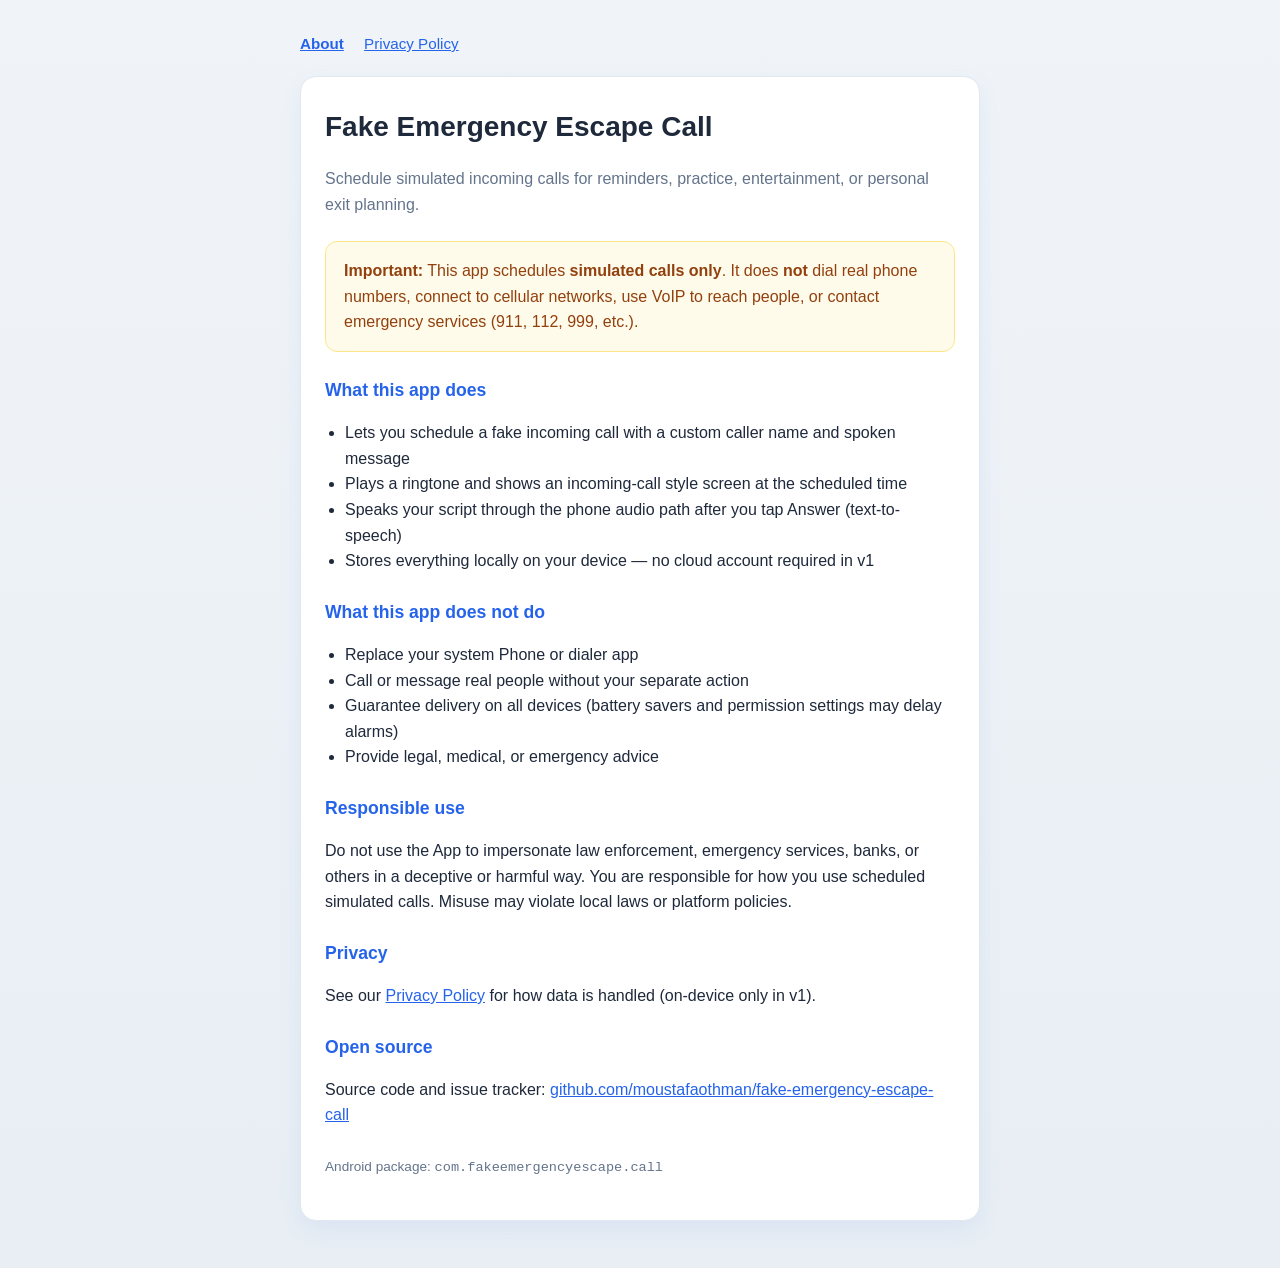
==== docs/about.html @ 84590b2c "Initial commit: Fake Emergency Escape Call Android app. Includes Jetpack Compose UI, scheduling, sim" ====
<!DOCTYPE html>
<html lang="en">
<head>
  <meta charset="utf-8" />
  <meta name="viewport" content="width=device-width, initial-scale=1" />
  <title>About — Fake Emergency Escape Call</title>
  <style>
    :root {
      --bg: #f0f4f8;
      --card: #ffffff;
      --text: #1e293b;
      --muted: #64748b;
      --accent: #2563eb;
      --warn: #b45309;
      --border: #e2e8f0;
    }
    * { box-sizing: border-box; }
    body {
      margin: 0;
      font-family: -apple-system, BlinkMacSystemFont, "Segoe UI", Roboto, Helvetica, Arial, sans-serif;
      background: linear-gradient(180deg, var(--bg) 0%, #e8eef4 100%);
      color: var(--text);
      line-height: 1.6;
    }
    .wrap { max-width: 720px; margin: 0 auto; padding: 32px 20px 48px; }
    .card {
      background: var(--card);
      border-radius: 16px;
      padding: 28px 24px;
      box-shadow: 0 8px 24px rgba(37, 99, 235, 0.08);
      border: 1px solid var(--border);
    }
    .notice {
      background: #fffbeb;
      border: 1px solid #fde68a;
      border-radius: 12px;
      padding: 16px 18px;
      margin: 20px 0;
      color: #92400e;
    }
    h1 { font-size: 1.75rem; margin: 0 0 8px; font-weight: 700; }
    .tagline { color: var(--muted); margin-bottom: 24px; }
    h2 { font-size: 1.1rem; margin: 24px 0 10px; color: var(--accent); }
    ul { padding-left: 1.25rem; }
    a { color: var(--accent); }
    nav { margin-bottom: 20px; font-size: 0.95rem; }
    nav a { margin-right: 16px; }
    footer { margin-top: 28px; font-size: 0.85rem; color: var(--muted); }
  </style>
</head>
<body>
  <div class="wrap">
    <nav>
      <a href="about.html"><strong>About</strong></a>
      <a href="privacy-policy.html">Privacy Policy</a>
    </nav>
    <div class="card">
      <h1>Fake Emergency Escape Call</h1>
      <p class="tagline">Schedule simulated incoming calls for reminders, practice, entertainment, or personal exit planning.</p>

      <div class="notice">
        <strong>Important:</strong> This app schedules <strong>simulated calls only</strong>.
        It does <strong>not</strong> dial real phone numbers, connect to cellular networks, use VoIP to reach people, or contact emergency services (911, 112, 999, etc.).
      </div>

      <h2>What this app does</h2>
      <ul>
        <li>Lets you schedule a fake incoming call with a custom caller name and spoken message</li>
        <li>Plays a ringtone and shows an incoming-call style screen at the scheduled time</li>
        <li>Speaks your script through the phone audio path after you tap Answer (text-to-speech)</li>
        <li>Stores everything locally on your device — no cloud account required in v1</li>
      </ul>

      <h2>What this app does not do</h2>
      <ul>
        <li>Replace your system Phone or dialer app</li>
        <li>Call or message real people without your separate action</li>
        <li>Guarantee delivery on all devices (battery savers and permission settings may delay alarms)</li>
        <li>Provide legal, medical, or emergency advice</li>
      </ul>

      <h2>Responsible use</h2>
      <p>
        Do not use the App to impersonate law enforcement, emergency services, banks, or others in a deceptive or harmful way.
        You are responsible for how you use scheduled simulated calls. Misuse may violate local laws or platform policies.
      </p>

      <h2>Privacy</h2>
      <p>
        See our <a href="privacy-policy.html">Privacy Policy</a> for how data is handled (on-device only in v1).
      </p>

      <h2>Open source</h2>
      <p>
        Source code and issue tracker:
        <a href="https://github.com/moustafaothman/fake-emergency-escape-call">github.com/moustafaothman/fake-emergency-escape-call</a>
      </p>

      <footer>
        <p>Android package: <code>com.fakeemergencyescape.call</code></p>
      </footer>
    </div>
  </div>
</body>
</html>
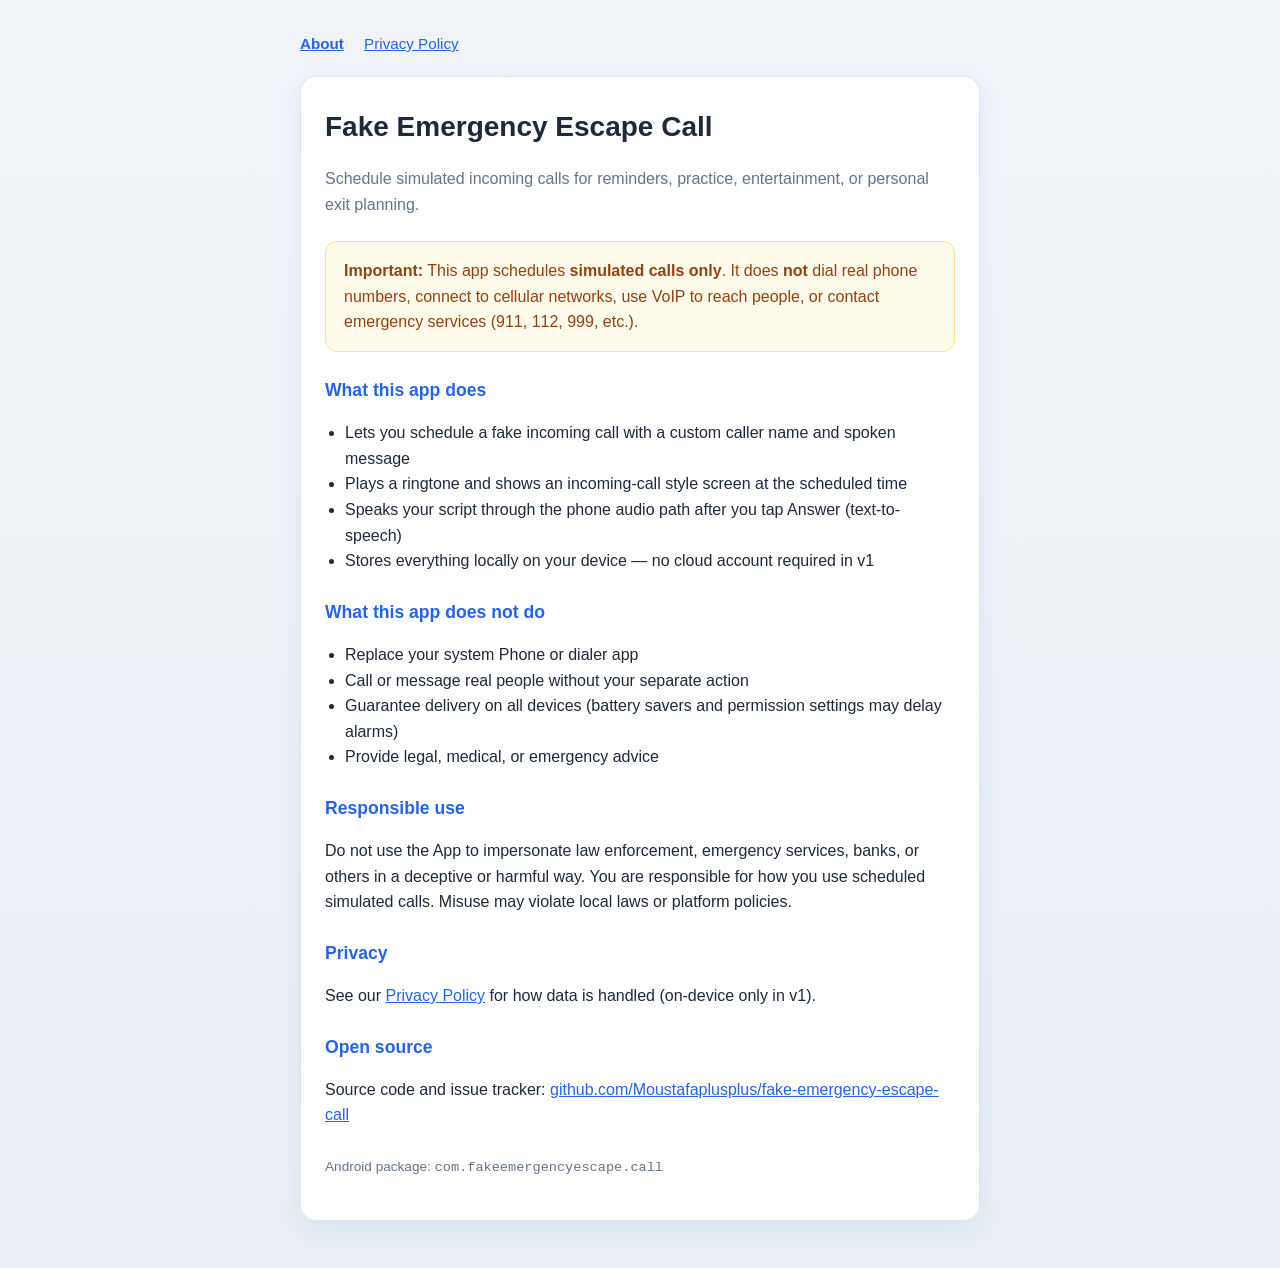
==== commit 235c7ba8: "Fix GitHub URLs for Moustafaplusplus account. Co-authored-by: Cursor <cursoragent@cursor.com>" ====
--- a/docs/about.html
+++ b/docs/about.html
@@ -93,7 +93,7 @@
       <h2>Open source</h2>
       <p>
         Source code and issue tracker:
-        <a href="https://github.com/moustafaothman/fake-emergency-escape-call">github.com/moustafaothman/fake-emergency-escape-call</a>
+        <a href="https://github.com/Moustafaplusplus/fake-emergency-escape-call">github.com/Moustafaplusplus/fake-emergency-escape-call</a>
       </p>
 
       <footer>
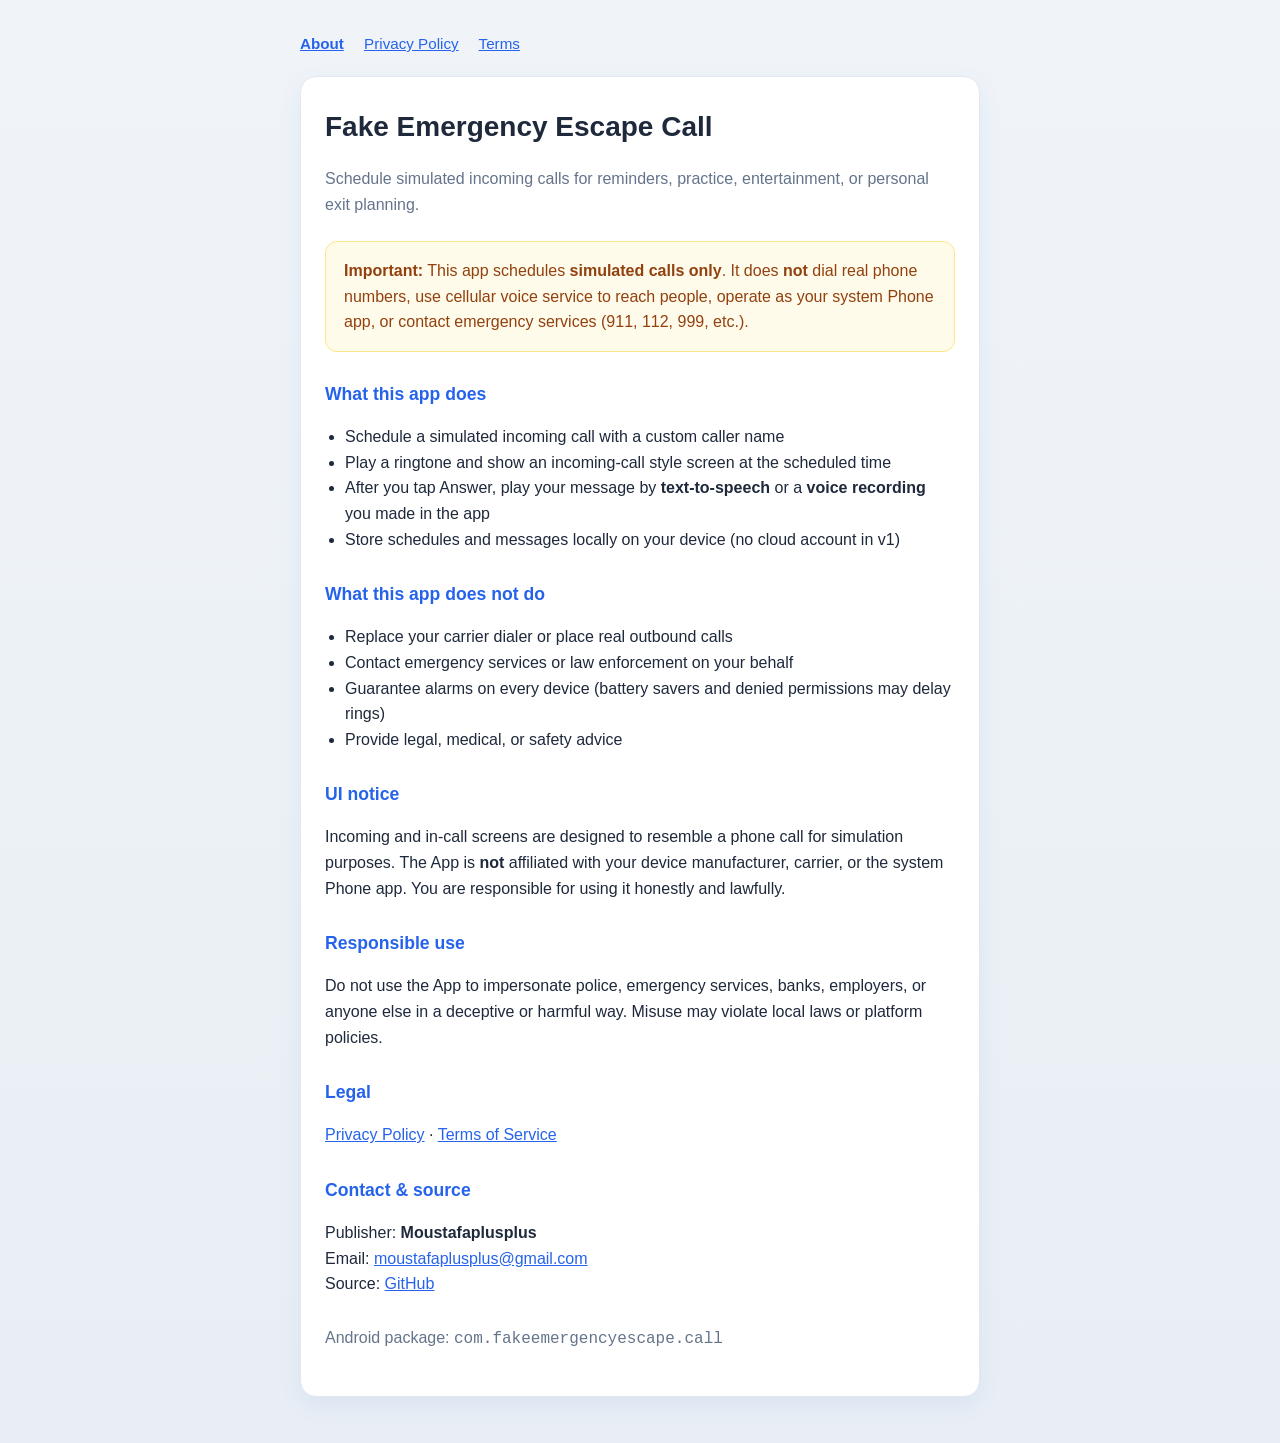
==== commit 6b45abca: "“update”" ====
--- a/docs/about.html
+++ b/docs/about.html
@@ -4,55 +4,14 @@
   <meta charset="utf-8" />
   <meta name="viewport" content="width=device-width, initial-scale=1" />
   <title>About — Fake Emergency Escape Call</title>
-  <style>
-    :root {
-      --bg: #f0f4f8;
-      --card: #ffffff;
-      --text: #1e293b;
-      --muted: #64748b;
-      --accent: #2563eb;
-      --warn: #b45309;
-      --border: #e2e8f0;
-    }
-    * { box-sizing: border-box; }
-    body {
-      margin: 0;
-      font-family: -apple-system, BlinkMacSystemFont, "Segoe UI", Roboto, Helvetica, Arial, sans-serif;
-      background: linear-gradient(180deg, var(--bg) 0%, #e8eef4 100%);
-      color: var(--text);
-      line-height: 1.6;
-    }
-    .wrap { max-width: 720px; margin: 0 auto; padding: 32px 20px 48px; }
-    .card {
-      background: var(--card);
-      border-radius: 16px;
-      padding: 28px 24px;
-      box-shadow: 0 8px 24px rgba(37, 99, 235, 0.08);
-      border: 1px solid var(--border);
-    }
-    .notice {
-      background: #fffbeb;
-      border: 1px solid #fde68a;
-      border-radius: 12px;
-      padding: 16px 18px;
-      margin: 20px 0;
-      color: #92400e;
-    }
-    h1 { font-size: 1.75rem; margin: 0 0 8px; font-weight: 700; }
-    .tagline { color: var(--muted); margin-bottom: 24px; }
-    h2 { font-size: 1.1rem; margin: 24px 0 10px; color: var(--accent); }
-    ul { padding-left: 1.25rem; }
-    a { color: var(--accent); }
-    nav { margin-bottom: 20px; font-size: 0.95rem; }
-    nav a { margin-right: 16px; }
-    footer { margin-top: 28px; font-size: 0.85rem; color: var(--muted); }
-  </style>
+  <link rel="stylesheet" href="legal.css" />
 </head>
 <body>
   <div class="wrap">
-    <nav>
+    <nav class="legal-nav">
       <a href="about.html"><strong>About</strong></a>
       <a href="privacy-policy.html">Privacy Policy</a>
+      <a href="terms.html">Terms</a>
     </nav>
     <div class="card">
       <h1>Fake Emergency Escape Call</h1>
@@ -60,40 +19,50 @@
 
       <div class="notice">
         <strong>Important:</strong> This app schedules <strong>simulated calls only</strong>.
-        It does <strong>not</strong> dial real phone numbers, connect to cellular networks, use VoIP to reach people, or contact emergency services (911, 112, 999, etc.).
+        It does <strong>not</strong> dial real phone numbers, use cellular voice service to reach people,
+        operate as your system Phone app, or contact emergency services (911, 112, 999, etc.).
       </div>
 
       <h2>What this app does</h2>
       <ul>
-        <li>Lets you schedule a fake incoming call with a custom caller name and spoken message</li>
-        <li>Plays a ringtone and shows an incoming-call style screen at the scheduled time</li>
-        <li>Speaks your script through the phone audio path after you tap Answer (text-to-speech)</li>
-        <li>Stores everything locally on your device — no cloud account required in v1</li>
+        <li>Schedule a simulated incoming call with a custom caller name</li>
+        <li>Play a ringtone and show an incoming-call style screen at the scheduled time</li>
+        <li>After you tap Answer, play your message by <strong>text-to-speech</strong> or a <strong>voice recording</strong> you made in the app</li>
+        <li>Store schedules and messages locally on your device (no cloud account in v1)</li>
       </ul>
 
       <h2>What this app does not do</h2>
       <ul>
-        <li>Replace your system Phone or dialer app</li>
-        <li>Call or message real people without your separate action</li>
-        <li>Guarantee delivery on all devices (battery savers and permission settings may delay alarms)</li>
-        <li>Provide legal, medical, or emergency advice</li>
+        <li>Replace your carrier dialer or place real outbound calls</li>
+        <li>Contact emergency services or law enforcement on your behalf</li>
+        <li>Guarantee alarms on every device (battery savers and denied permissions may delay rings)</li>
+        <li>Provide legal, medical, or safety advice</li>
       </ul>
+
+      <h2>UI notice</h2>
+      <p>
+        Incoming and in-call screens are designed to resemble a phone call for simulation purposes.
+        The App is <strong>not</strong> affiliated with your device manufacturer, carrier, or the system Phone app.
+        You are responsible for using it honestly and lawfully.
+      </p>
 
       <h2>Responsible use</h2>
       <p>
-        Do not use the App to impersonate law enforcement, emergency services, banks, or others in a deceptive or harmful way.
-        You are responsible for how you use scheduled simulated calls. Misuse may violate local laws or platform policies.
+        Do not use the App to impersonate police, emergency services, banks, employers, or anyone else
+        in a deceptive or harmful way. Misuse may violate local laws or platform policies.
       </p>
 
-      <h2>Privacy</h2>
+      <h2>Legal</h2>
       <p>
-        See our <a href="privacy-policy.html">Privacy Policy</a> for how data is handled (on-device only in v1).
+        <a href="privacy-policy.html">Privacy Policy</a> ·
+        <a href="terms.html">Terms of Service</a>
       </p>
 
-      <h2>Open source</h2>
+      <h2>Contact &amp; source</h2>
       <p>
-        Source code and issue tracker:
-        <a href="https://github.com/Moustafaplusplus/fake-emergency-escape-call">github.com/Moustafaplusplus/fake-emergency-escape-call</a>
+        Publisher: <strong>Moustafaplusplus</strong><br />
+        Email: <a href="mailto:moustafaplusplus@gmail.com">moustafaplusplus@gmail.com</a><br />
+        Source: <a href="https://github.com/Moustafaplusplus/fake-emergency-escape-call">GitHub</a>
       </p>
 
       <footer>
--- a/docs/legal.css
+++ b/docs/legal.css
@@ -0,0 +1,46 @@
+:root {
+  --bg: #f0f4f8;
+  --card: #ffffff;
+  --text: #1e293b;
+  --muted: #64748b;
+  --accent: #2563eb;
+  --border: #e2e8f0;
+  --warn-bg: #fffbeb;
+  --warn-border: #fde68a;
+  --warn-text: #92400e;
+}
+* { box-sizing: border-box; }
+body {
+  margin: 0;
+  font-family: -apple-system, BlinkMacSystemFont, "Segoe UI", Roboto, Helvetica, Arial, sans-serif;
+  background: linear-gradient(180deg, var(--bg) 0%, #e8eef4 100%);
+  color: var(--text);
+  line-height: 1.6;
+}
+.wrap { max-width: 720px; margin: 0 auto; padding: 32px 20px 48px; }
+.card {
+  background: var(--card);
+  border-radius: 16px;
+  padding: 28px 24px;
+  box-shadow: 0 8px 24px rgba(37, 99, 235, 0.08);
+  border: 1px solid var(--border);
+}
+.notice {
+  background: var(--warn-bg);
+  border: 1px solid var(--warn-border);
+  border-radius: 12px;
+  padding: 16px 18px;
+  margin: 20px 0;
+  color: var(--warn-text);
+}
+h1 { font-size: 1.75rem; margin: 0 0 8px; font-weight: 700; }
+.updated, .tagline { color: var(--muted); }
+.updated { font-size: 0.9rem; margin-bottom: 24px; }
+.tagline { margin-bottom: 24px; }
+h2 { font-size: 1.1rem; margin: 28px 0 10px; color: var(--accent); }
+p, li { font-size: 1rem; }
+ul { padding-left: 1.25rem; }
+a { color: var(--accent); }
+.legal-nav { margin-bottom: 20px; font-size: 0.95rem; }
+.legal-nav a { margin-right: 16px; }
+footer { margin-top: 28px; font-size: 0.85rem; color: var(--muted); }
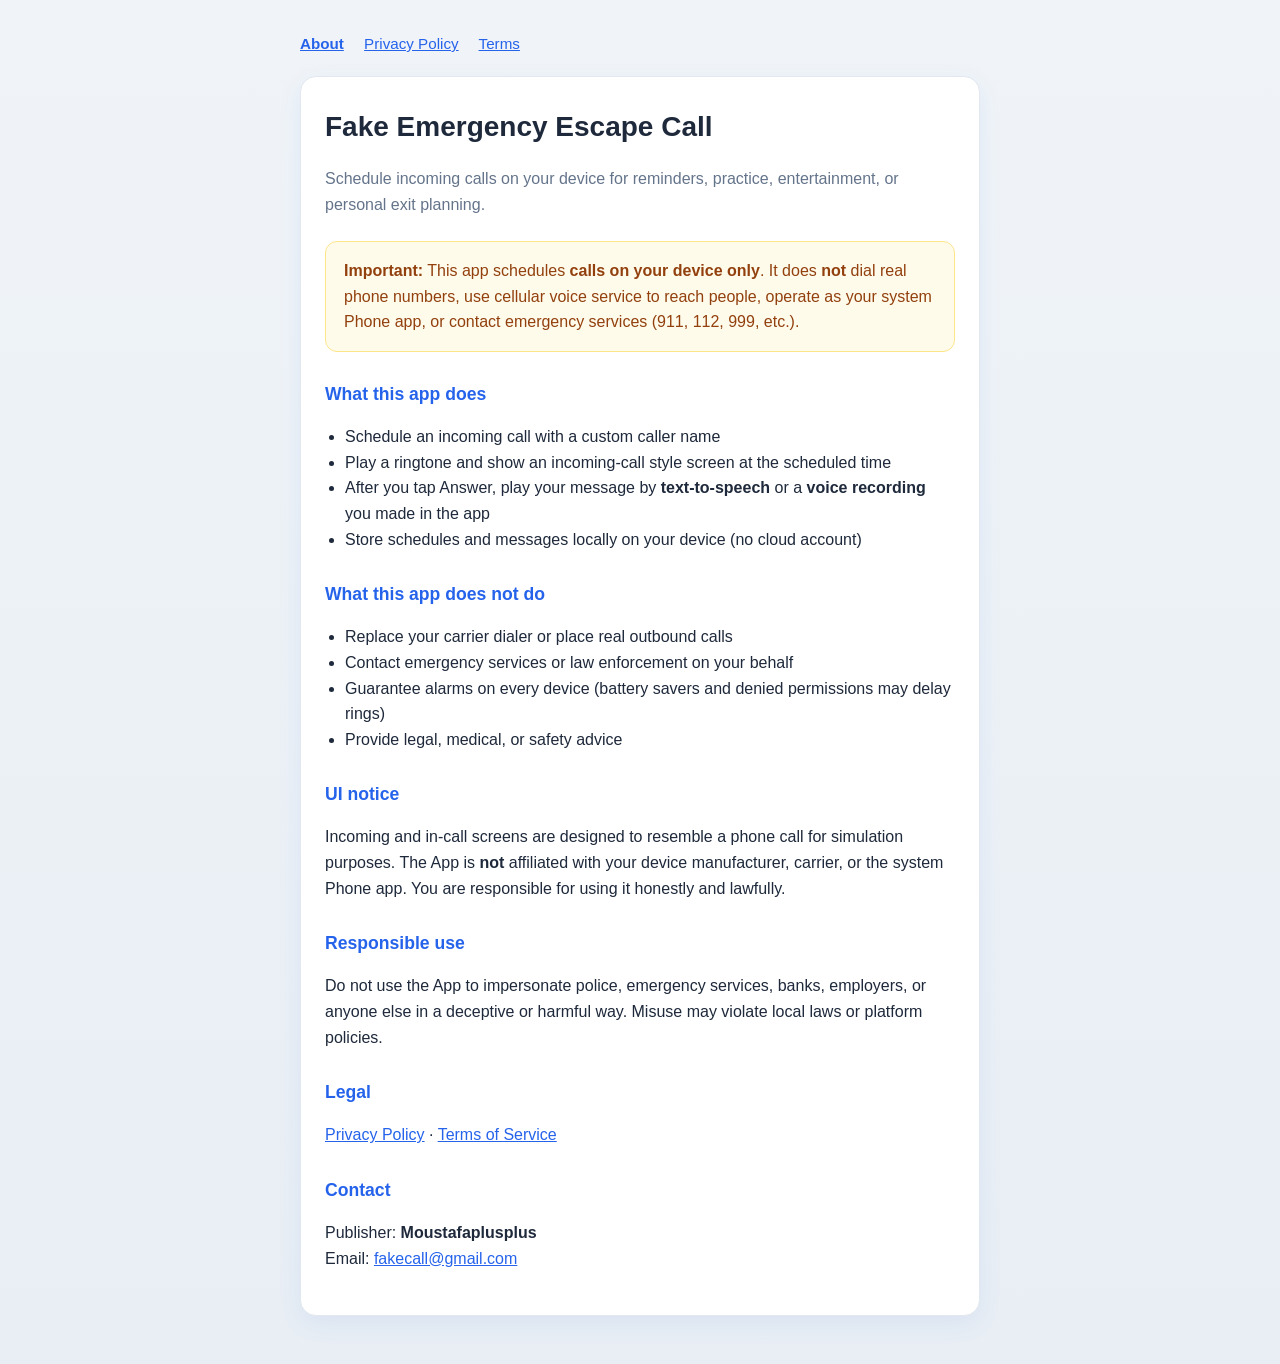
==== commit 401286f9: "“update”" ====
--- a/docs/about.html
+++ b/docs/about.html
@@ -15,20 +15,20 @@
     </nav>
     <div class="card">
       <h1>Fake Emergency Escape Call</h1>
-      <p class="tagline">Schedule simulated incoming calls for reminders, practice, entertainment, or personal exit planning.</p>
+      <p class="tagline">Schedule incoming calls on your device for reminders, practice, entertainment, or personal exit planning.</p>
 
       <div class="notice">
-        <strong>Important:</strong> This app schedules <strong>simulated calls only</strong>.
+        <strong>Important:</strong> This app schedules <strong>calls on your device only</strong>.
         It does <strong>not</strong> dial real phone numbers, use cellular voice service to reach people,
         operate as your system Phone app, or contact emergency services (911, 112, 999, etc.).
       </div>
 
       <h2>What this app does</h2>
       <ul>
-        <li>Schedule a simulated incoming call with a custom caller name</li>
+        <li>Schedule an incoming call with a custom caller name</li>
         <li>Play a ringtone and show an incoming-call style screen at the scheduled time</li>
         <li>After you tap Answer, play your message by <strong>text-to-speech</strong> or a <strong>voice recording</strong> you made in the app</li>
-        <li>Store schedules and messages locally on your device (no cloud account in v1)</li>
+        <li>Store schedules and messages locally on your device (no cloud account)</li>
       </ul>
 
       <h2>What this app does not do</h2>
@@ -58,16 +58,11 @@
         <a href="terms.html">Terms of Service</a>
       </p>
 
-      <h2>Contact &amp; source</h2>
+      <h2>Contact</h2>
       <p>
         Publisher: <strong>Moustafaplusplus</strong><br />
-        Email: <a href="mailto:moustafaplusplus@gmail.com">moustafaplusplus@gmail.com</a><br />
-        Source: <a href="https://github.com/Moustafaplusplus/fake-emergency-escape-call">GitHub</a>
+        Email: <a href="mailto:fakecall@gmail.com">fakecall@gmail.com</a>
       </p>
-
-      <footer>
-        <p>Android package: <code>com.fakeemergencyescape.call</code></p>
-      </footer>
     </div>
   </div>
 </body>
